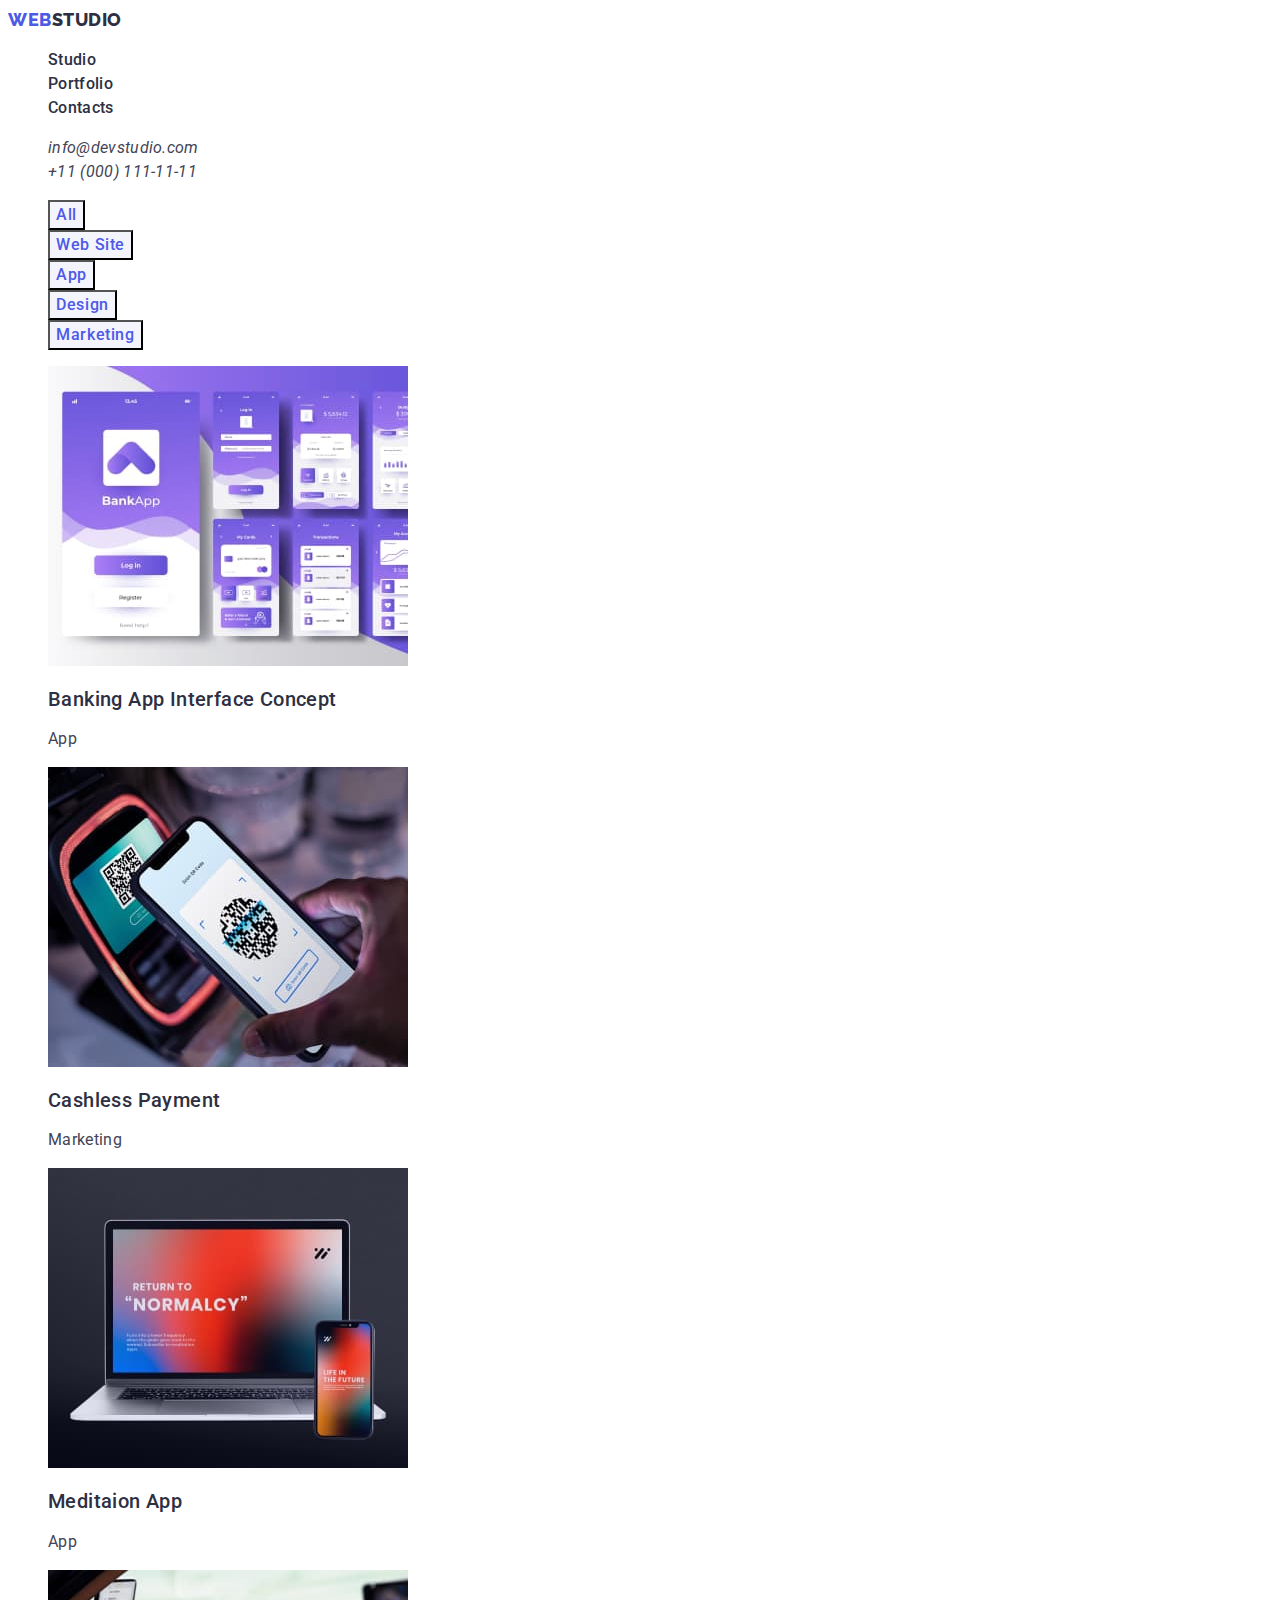
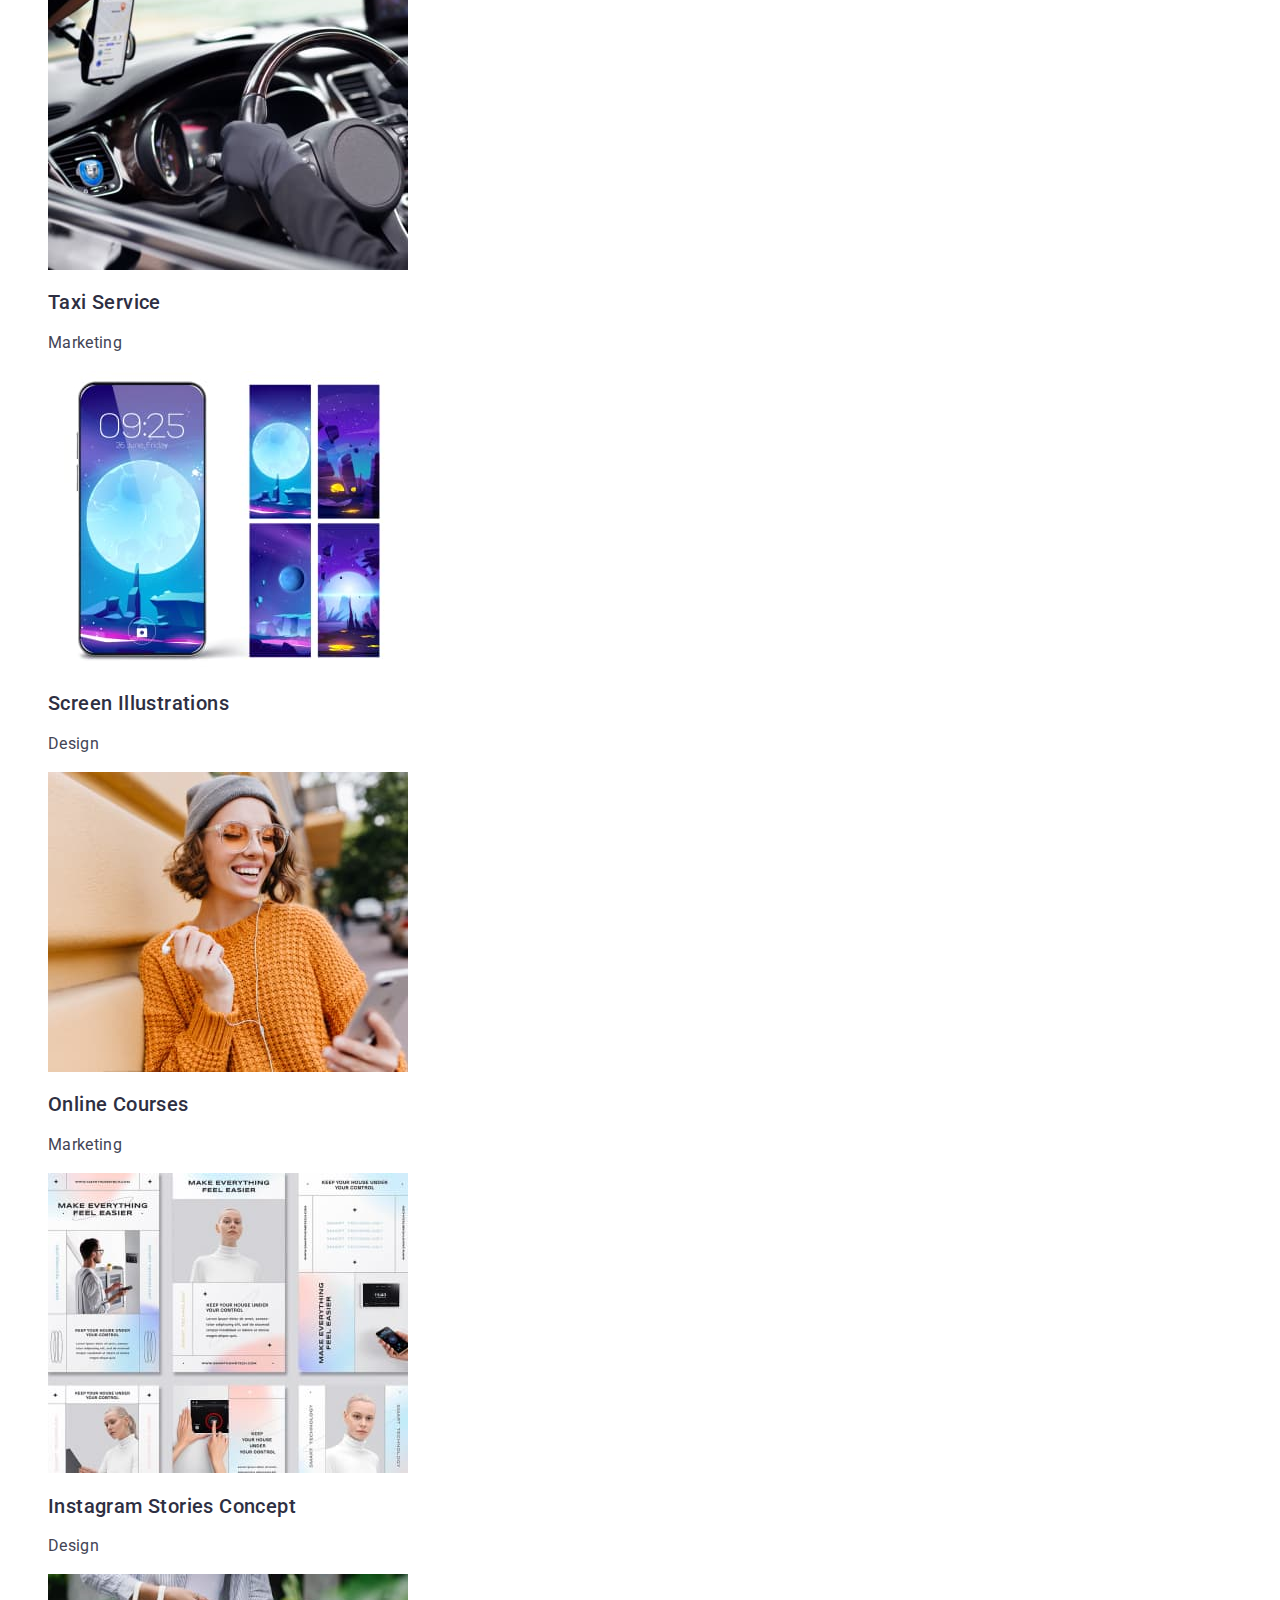
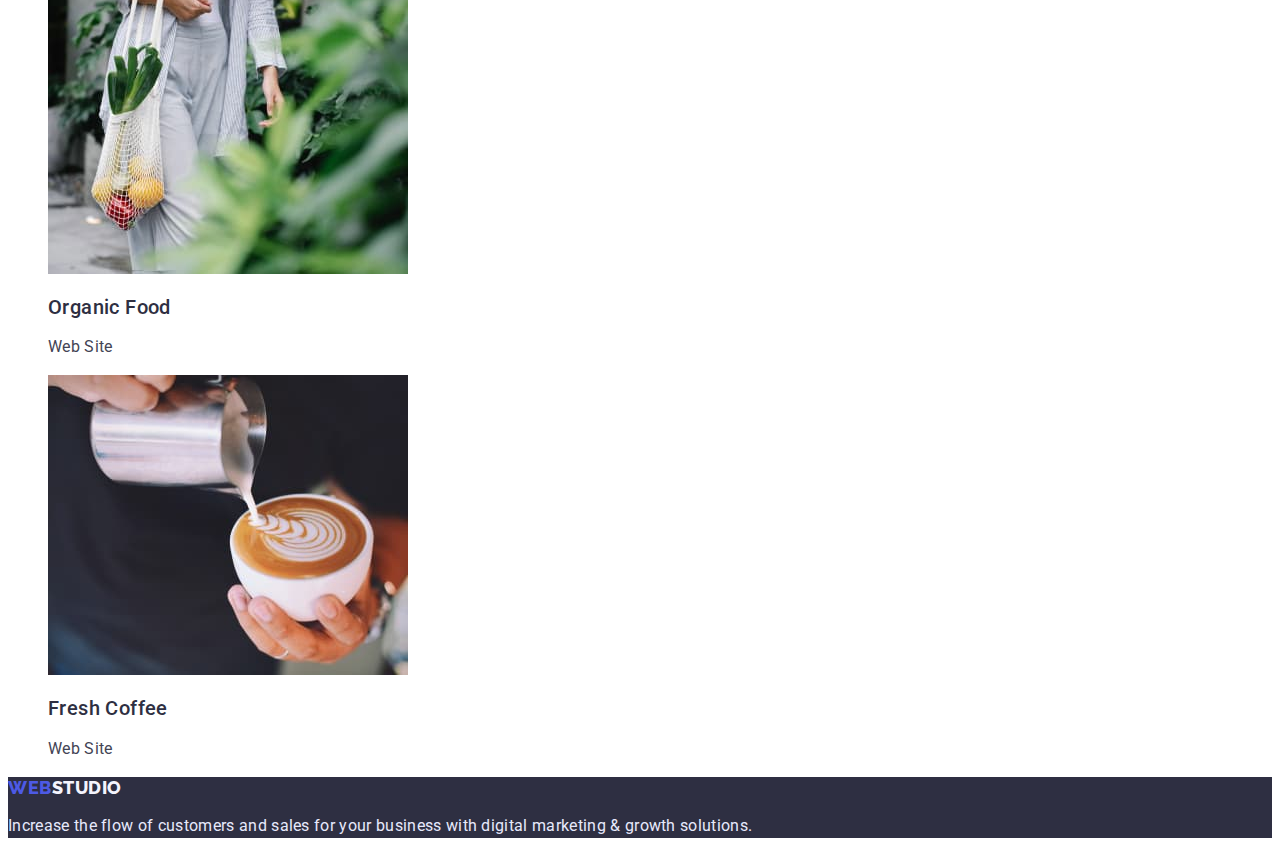
==== portfolio.html @ 86b75c37 "скопіював файли з попереднього репозиторія" ====
<!DOCTYPE html>
<html lang="en">
  <head>
    <meta charset="UTF-8">
    <meta http-equiv="X-UA-Compatible" content="IE=edge">
    <meta name="viewport" content="width=device-width, initial-scale=1.0">
    <title>WebStudio</title>
    <link rel="preconnect" href="https://fonts.googleapis.com">
    <link rel="preconnect" href="https://fonts.gstatic.com" crossorigin>
    <link href="https://fonts.googleapis.com/css2?family=Raleway:wght@800&family=Roboto:wght@400;500;700&display=swap" rel="stylesheet">
    <link rel="stylesheet" href="./css/styles.css">
  </head>

  <body>
    <header class="header">
        <nav class="header-navigation">
          <a href="./index.html" class="header-logo link"><span class="header-span-web">Web</span>Studio</a>
          <ul class="header-list list">
            <li class="header-item"><a href="./index.html" class="header-link link">Studio</a></li>
            <li class="header-item"><a href="./portfolio.html" class="header-link link">Portfolio</a></li>
            <li class="header-item"><a href="" class="header-link link">Contacts</a></li>
          </ul>
        </nav>
        <address class="header-address">
          <ul class="header-list list">
            <li class="header-item"><a href="mailto:info@devstudio.com" class="header-contacts link">info@devstudio.com</a></li>
            <li class="header-item"><a href="tel:+110001111111" class="header-contacts link">+11 (000) 111-11-11</a></li>
          </ul>
        </address>
      </header>

    <main>
      <section class="portfolio">
        <h1 class="hidden">Our Portfolio</h1>
        <ul class="portfolio-list-btn list">
            <li class="portfolio-item-btn"><button type="button" class="portfolio-btn">All</button></li>
            <li class="portfolio-item-btn"><button type="button" class="portfolio-btn">Web Site</button></li>
            <li class="portfolio-item-btn"><button type="button" class="portfolio-btn">App</button></li>
            <li class="portfolio-item-btn"><button type="button" class="portfolio-btn">Design</button></li>
            <li class="portfolio-item-btn"><button type="button" class="portfolio-btn">Marketing</button></li>
        </ul>
        <ul class="portfolio-list-img list">
            <li class="portfolio-item-img">
                <img src="./images/picture-1.jpg" width="360" height="300" alt="banking app visual interface concept">
                    <h2 class="portfolio-item-img-title">Banking App Interface Concept</h2>
                    <p class="portfolio-item-img-tex">App</p>
            </li>
            <li class="portfolio-item-img">
                <img src="./images/picture-2.jpg" width="360" height="300" alt="a mobile phone in the hand and a payment terminal">
                    <h2 class="portfolio-item-img-title">Cashless Payment</h2>
                    <p class="portfolio-item-img-tex">Marketing</p>
            </li>
            <li class="portfolio-item-img">
                <img src="./images/picture-3.jpg" width="360" height="300" alt="meditaion app advertisement  on the mobile phone and leptop screens">
                    <h2 class="portfolio-item-img-title">Meditaion App</h2>
                    <p class="portfolio-item-img-tex">App</p>
            </li>
            <li class="portfolio-item-img">
                <img src="./images/picture-4.jpg" width="360" height="300" alt="inside car taxi picture">
                    <h2 class="portfolio-item-img-title">Taxi Service</h2>
                    <p class="portfolio-item-img-tex">Marketing</p>
            </li>
            <li class="portfolio-item-img">
                <img src="./images/picture-5.jpg" width="360" height="300" alt="mobile sreen illustrations">
                    <h2 class="portfolio-item-img-title">Screen Illustrations</h2>
                    <p class="portfolio-item-img-tex">Design</p>
            </li>
            <li class="portfolio-item-img">
                <img src="./images/picture-6.jpg" width="360" height="300" alt="a girl with the mobile phone and headphones">
                    <h2 class="portfolio-item-img-title">Online Courses</h2>
                    <p class="portfolio-item-img-tex">Marketing</p>
            </li>
            <li class="portfolio-item-img">
                <img src="./images/picture-7.jpg" width="360" height="300" alt="Instagram Stories Concept">
                    <h2 class="portfolio-item-img-title">Instagram Stories Concept</h2>
                    <p class="portfolio-item-img-tex">Design</p>
            </li>
            <li class="portfolio-item-img">
                <img src="./images/picture-8.jpg" width="360" height="300" alt="bag with vegetables on a woman's hand">
                    <h2 class="portfolio-item-img-title">Organic Food</h2>
                    <p class="portfolio-item-img-tex">Web Site</p>
            <li class="portfolio-item-img">
                <img src="./images/picture-9.jpg" width="360" height="300" alt="man's hands with a cup of coffee and a jar of cream that are pouring into that cup">
                    <h2 class="portfolio-item-img-title">Fresh Coffee</h2>
                    <p class="portfolio-item-img-tex">Web Site</p>
            </li>
        </ul>
      </section>
    </main>

    <footer class="footer">
        <a href="./index.html" class="footer-logo link"><span class="footer-span-web">Web</span>Studio</a>
        <p class="footer-text">
          Increase the flow of customers and sales for your business with digital
          marketing & growth solutions.
        </p>
      </footer>
  </body>
</html>
---- css/styles.css ----
:root {
    --main-color:#434455;
    --light-background-color:#F4F4FD;
    --dark-background-color:#2E2F42;
    --main-title-color:#FFFFFF;
    --second-title-color: #2E2F42;
    --nav-defolt-color: #2E2F42;
    --accent-color:#4D5AE5;
    --logo-font-size: 18px;
    --studio-btn-color: #FFFFFF;
    --studio-btn-background-color: #4D5AE5;
    --studio-btn-active-background-color:#404BBF;
    --studio-btn-text: #FFFFFF;
    --portfolio-btn-color: #4D5AE5;
    --portfolio-btn-background-color: #F4F4FD;
    --portfolio-btn-active-color: #FFFFFF;
    --portfolio-btn-active-background-color: #404BBF;
    --logo-color:#4D5AE5;
    --footer-logo-color:#F4F4FD;
    --footer-text-color: #E7E9FC
  }

body {
    font-family: "Roboto", sans-serif;
    color: var(--main-color);
}

.list {
    list-style: none;
  }
  
  .link {
    text-decoration: none;
  }


.hidden {
    position: absolute;
    width: 1px;
    height: 1px;
    margin: -1px;
    border: 0;
    padding: 0;
    white-space: nowrap;
    clip-path: inset(100%);
    clip: rect(0 0 0 0);
    overflow: hidden;
  }
  

/* -------------------------HEADER--------------------------- */

.header {

}

.header-navigation {
    color: var(--nav-defolt-color);
}

.header-logo {
    color: inherit;
    font-family: 'Raleway', sans-serif;
    font-weight: 800;
    font-size: var(--logo-font-size);
    line-height: 1.33;
    letter-spacing: 0.03em;
    text-transform: uppercase;
}

.header-address{
}

.header-list {
}


.header-item {
}

.header-link {
    font-weight: 500;
    font-size: 16px;
    line-height: 1.5;
    letter-spacing: 0.02em;
    color: inherit;
}

.header-link:hover,
.header-link:focus {
  color: var(--accent-color);
}

.header-contacts {
    font-size: 16px;
    line-height: 1.5;
    letter-spacing: 0.02em;
    color: inherit;
}

.header-contacts:hover,
.header-contacts:focus {
    color: var(--accent-color);
}

.header-span-web {
    color: var(--logo-color);
}

/* -------------------------SOLUTIONS-------------------------- */

.solutions {
    background: var(--dark-background-color);
}

.solution-title {
    font-size: 56px;
    line-height: 1.07;
    text-align: center;
    letter-spacing: 0.02em;
    color: var(--main-title-color);
}

.solution-btn {
    font-family: inherit;
    font-weight: 500;
    font-size: 16px;
    line-height: 1.5;
    letter-spacing: 0.04em;
    color: var(--studio-btn-color);
    background-color: var(--studio-btn-background-color);
    cursor: pointer;
}

.solution-btn:hover,
.solution-btn:focus {
 background-color: var(--studio-btn-active-background-color);
}


/* -------------------------FEATURES-------------------------- */


.features {
}

.features-list {
}

.features-item {
}

.features-item-title {
    font-weight: 500;
    font-size: 20px;
    line-height: 1.2;
    letter-spacing: 0.02em;
    color: var(--second-title-color);
}

.features-item-text {
    font-size: 16px;
    line-height: 1.5;
    letter-spacing: 0.02em;
}

/* -------------------------PRODUCTS-------------------------- */

.products {
}

.products-title {
    font-size: 36px;
    line-height: 1.11;
    text-align: center;
    letter-spacing: 0.02em;
    text-transform: capitalize;
    color: var(--second-title-color);
}

.products-list {
}

.products-item {
}

/* -------------------------TEAM-------------------------- */

.team {
    background-color: var(--light-background-color);
}

.team-title {
    font-size: 36px;
    line-height: 1.11;
    text-align: center;
    letter-spacing: 0.02em;
    text-transform: capitalize;
    color: var(--second-title-color);
}

.team-list {
}
.team-item {
}

.team-item-title {
    font-weight: 500;
    font-size: 20px;
    line-height: 1.2;
    text-align: center;
    letter-spacing: 0.02em;
    color: var(--second-title-color);
}

.team-item-text {
    font-size: 16px;
    line-height: 24px;
    text-align: center;
    letter-spacing: 0.02em;
}

/* -------------------------PORTFOLIO-------------------------- */

.portfolio {
}

.portfolio-list-btn {
}

.portfolio-item-btn {
}

.portfolio-btn {
    font-family: inherit;
    font-weight: 500;
    font-size: 16px;
    line-height: 1.5;
    text-align: center;
    letter-spacing: 0.04em;
    color: var(--portfolio-btn-color);
    background-color: var(--portfolio-btn-background-color);
    cursor: pointer;
}

.portfolio-btn:hover,
.portfolio-btn:focus {
    color: var(--portfolio-btn-active-color);
    background-color: var(--portfolio-btn-active-background-color);
}

.portfolio-list-img {
}

.portfolio-item-img {
}

.portfolio-item-img-title {
    font-weight: 500;
    font-size: 20px;
    line-height: 1.2;
    letter-spacing: 0.02em;
    color: var(--second-title-color);
}

.portfolio-item-img-tex {
    font-size: 16px;
    line-height: 1.5;
    letter-spacing: 0.02em;
}

/* -------------------------FOOTER-------------------------- */

.footer {
    background-color: var(--dark-background-color);
}

.footer-logo {
    font-family: 'Raleway', sans-serif;
    font-weight: 800;
    font-size: var(--logo-font-size);
    line-height: 1.17;
    letter-spacing: 0.03em;
    text-transform: uppercase;
    color: var(--footer-logo-color);
}

.footer-span-web {
    color: var(--logo-color); 
}

.footer-text {
    font-size: 16px;
    line-height: 1.5;
    letter-spacing: 0.02em;
    color: var(--footer-text-color);
}
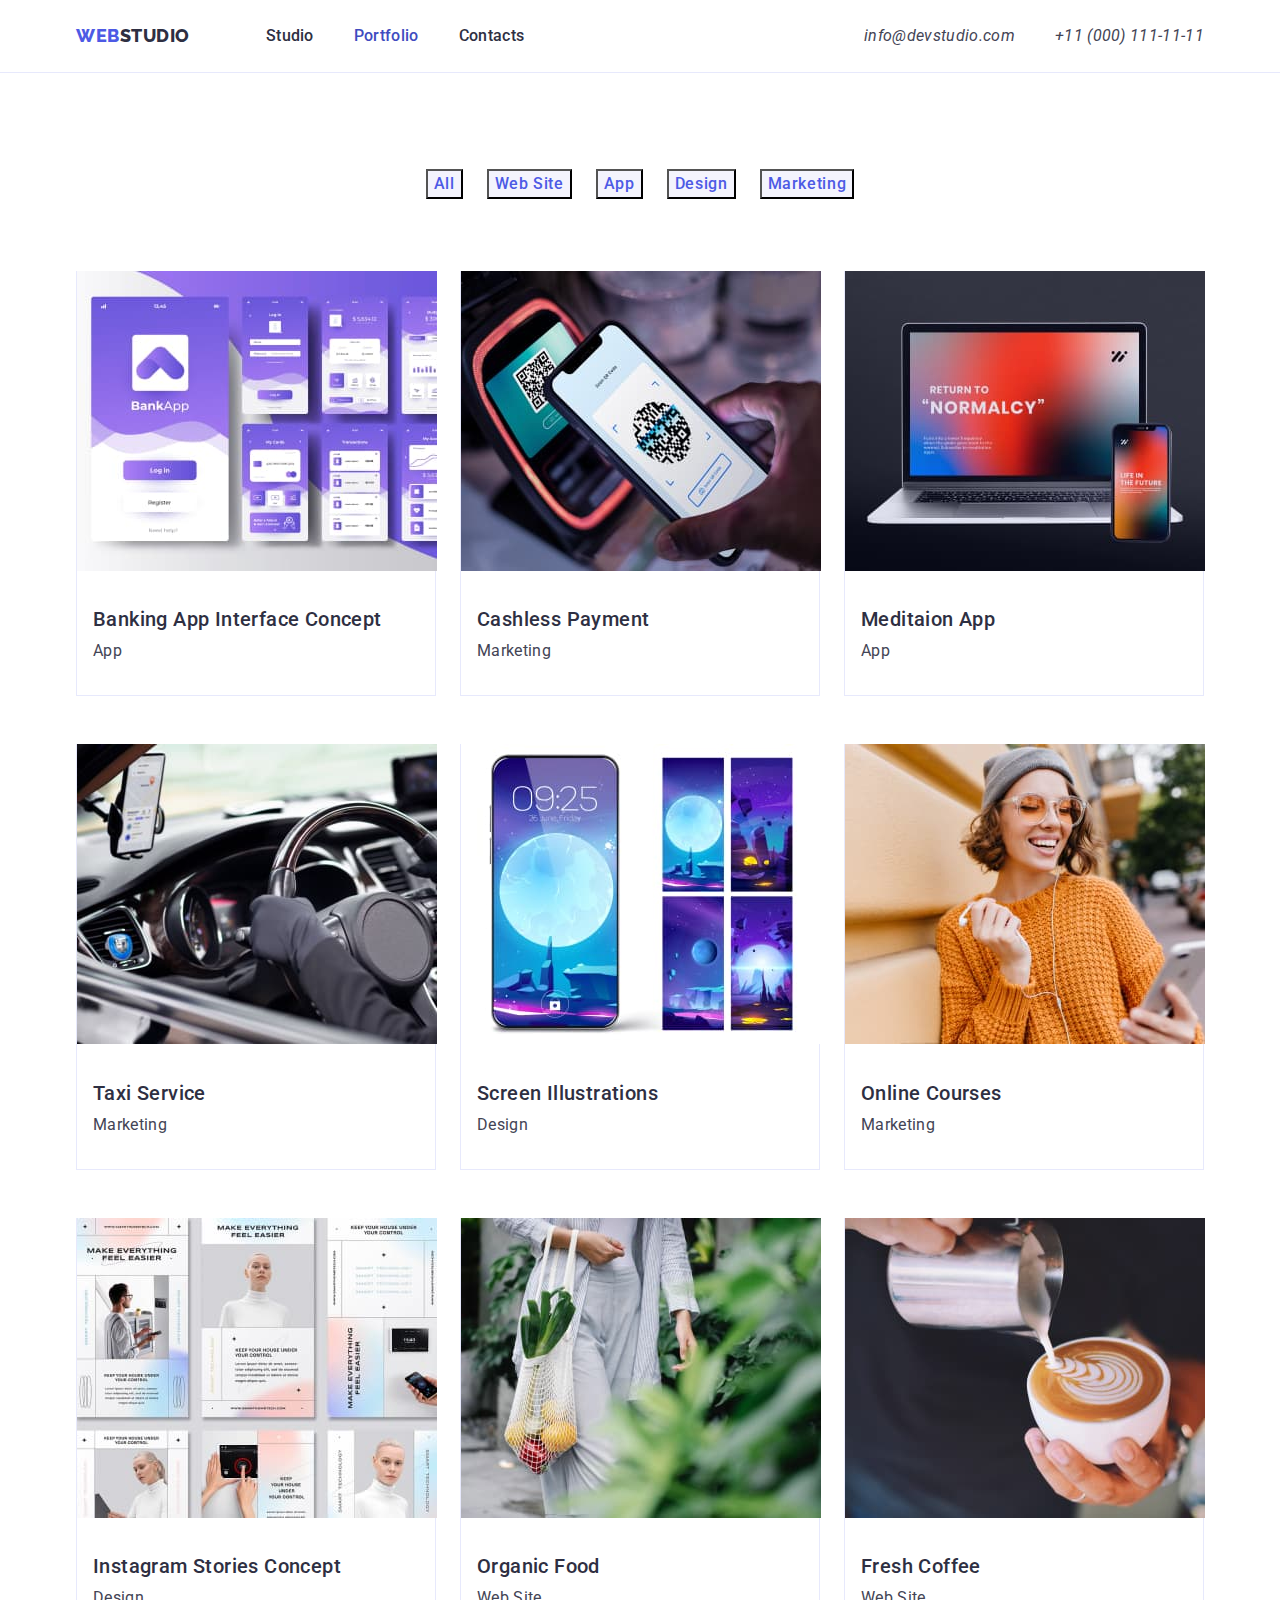
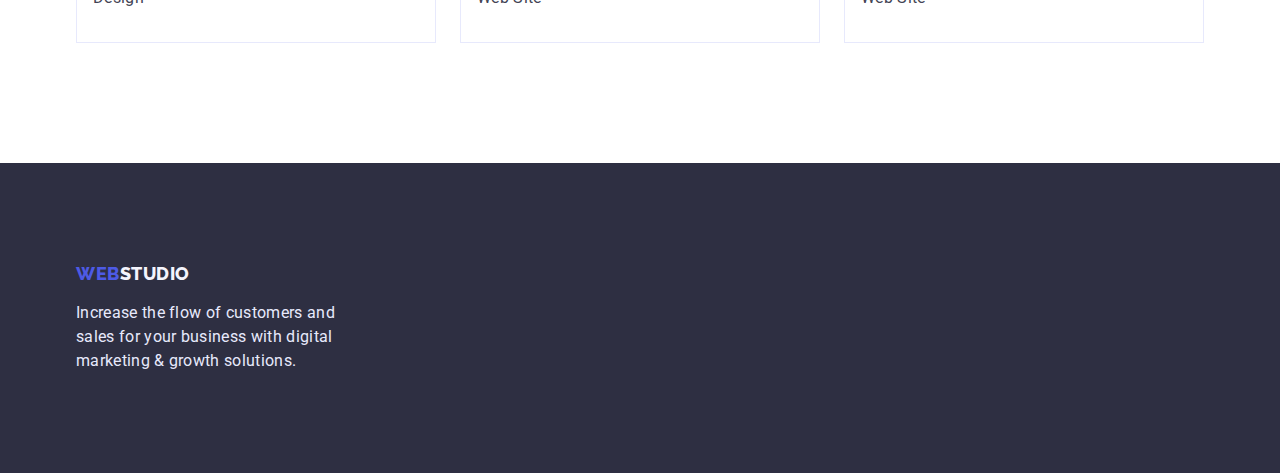
==== commit c8d0938a: "додав контейнери та виконав стилізацію за параметрами розмірів та розташування" ====
--- a/portfolio.html
+++ b/portfolio.html
@@ -1,99 +1,194 @@
 <!DOCTYPE html>
 <html lang="en">
   <head>
-    <meta charset="UTF-8">
-    <meta http-equiv="X-UA-Compatible" content="IE=edge">
-    <meta name="viewport" content="width=device-width, initial-scale=1.0">
+    <meta charset="UTF-8" />
+    <meta http-equiv="X-UA-Compatible" content="IE=edge" />
+    <meta name="viewport" content="width=device-width, initial-scale=1.0" />
     <title>WebStudio</title>
-    <link rel="preconnect" href="https://fonts.googleapis.com">
-    <link rel="preconnect" href="https://fonts.gstatic.com" crossorigin>
-    <link href="https://fonts.googleapis.com/css2?family=Raleway:wght@800&family=Roboto:wght@400;500;700&display=swap" rel="stylesheet">
-    <link rel="stylesheet" href="./css/styles.css">
+    <link rel="preconnect" href="https://fonts.googleapis.com" />
+    <link rel="preconnect" href="https://fonts.gstatic.com" crossorigin />
+    <link
+      href="https://fonts.googleapis.com/css2?family=Raleway:wght@800&family=Roboto:wght@400;500;700&display=swap"
+      rel="stylesheet"
+    />
+    <link
+      rel="stylesheet"
+      href="https://cdnjs.cloudflare.com/ajax/libs/modern-normalize/1.1.0/modern-normalize.css"
+      integrity="sha512-Y0MM+V6ymRKN2zStTqzQ227DWhhp4Mzdo6gnlRnuaNCbc+YN/ZH0sBCLTM4M0oSy9c9VKiCvd4Jk44aCLrNS5Q=="
+      crossorigin="anonymous"
+      referrerpolicy="no-referrer"
+    />
+    <link rel="stylesheet" href="./css/styles.css" />
   </head>
 
   <body>
     <header class="header">
+      <div class="container header-container">
         <nav class="header-navigation">
-          <a href="./index.html" class="header-logo link"><span class="header-span-web">Web</span>Studio</a>
+          <a href="./index.html" class="header-logo link"
+            ><span class="header-span-web">Web</span>Studio</a
+          >
           <ul class="header-list list">
-            <li class="header-item"><a href="./index.html" class="header-link link">Studio</a></li>
-            <li class="header-item"><a href="./portfolio.html" class="header-link link">Portfolio</a></li>
-            <li class="header-item"><a href="" class="header-link link">Contacts</a></li>
+            <li class="header-item">
+              <a href="./index.html" class="header-link link">Studio</a>
+            </li>
+            <li class="header-item active">
+              <a href="./portfolio.html" class="header-link link">Portfolio</a>
+            </li>
+            <li class="header-item">
+              <a href="" class="header-link link">Contacts</a>
+            </li>
           </ul>
         </nav>
         <address class="header-address">
           <ul class="header-list list">
-            <li class="header-item"><a href="mailto:info@devstudio.com" class="header-contacts link">info@devstudio.com</a></li>
-            <li class="header-item"><a href="tel:+110001111111" class="header-contacts link">+11 (000) 111-11-11</a></li>
+            <li class="header-item">
+              <a href="mailto:info@devstudio.com" class="header-contacts link"
+                >info@devstudio.com</a
+              >
+            </li>
+            <li class="header-item">
+              <a href="tel:+110001111111" class="header-contacts link"
+                >+11 (000) 111-11-11</a
+              >
+            </li>
           </ul>
         </address>
-      </header>
+      </div>
+    </header>
 
     <main>
       <section class="portfolio">
-        <h1 class="hidden">Our Portfolio</h1>
-        <ul class="portfolio-list-btn list">
-            <li class="portfolio-item-btn"><button type="button" class="portfolio-btn">All</button></li>
-            <li class="portfolio-item-btn"><button type="button" class="portfolio-btn">Web Site</button></li>
-            <li class="portfolio-item-btn"><button type="button" class="portfolio-btn">App</button></li>
-            <li class="portfolio-item-btn"><button type="button" class="portfolio-btn">Design</button></li>
-            <li class="portfolio-item-btn"><button type="button" class="portfolio-btn">Marketing</button></li>
-        </ul>
-        <ul class="portfolio-list-img list">
+        <div class="container">
+          <h1 class="hidden">Our Portfolio</h1>
+          <ul class="portfolio-list-btn list">
+            <li class="portfolio-item-btn">
+              <button type="button" class="portfolio-btn">All</button>
+            </li>
+            <li class="portfolio-item-btn">
+              <button type="button" class="portfolio-btn">Web Site</button>
+            </li>
+            <li class="portfolio-item-btn">
+              <button type="button" class="portfolio-btn">App</button>
+            </li>
+            <li class="portfolio-item-btn">
+              <button type="button" class="portfolio-btn">Design</button>
+            </li>
+            <li class="portfolio-item-btn">
+              <button type="button" class="portfolio-btn">Marketing</button>
+            </li>
+          </ul>
+          <ul class="portfolio-list-img list">
             <li class="portfolio-item-img">
-                <img src="./images/picture-1.jpg" width="360" height="300" alt="banking app visual interface concept">
-                    <h2 class="portfolio-item-img-title">Banking App Interface Concept</h2>
-                    <p class="portfolio-item-img-tex">App</p>
+              <img
+                src="./images/picture-1.jpg"
+                width="360"
+                height="300"
+                alt="banking app visual interface concept"
+              />
+              <h2 class="portfolio-item-img-title">
+                Banking App Interface Concept
+              </h2>
+              <p class="portfolio-item-img-tex">App</p>
             </li>
             <li class="portfolio-item-img">
-                <img src="./images/picture-2.jpg" width="360" height="300" alt="a mobile phone in the hand and a payment terminal">
-                    <h2 class="portfolio-item-img-title">Cashless Payment</h2>
-                    <p class="portfolio-item-img-tex">Marketing</p>
+              <img
+                src="./images/picture-2.jpg"
+                width="360"
+                height="300"
+                alt="a mobile phone in the hand and a payment terminal"
+              />
+              <h2 class="portfolio-item-img-title">Cashless Payment</h2>
+              <p class="portfolio-item-img-tex">Marketing</p>
             </li>
             <li class="portfolio-item-img">
-                <img src="./images/picture-3.jpg" width="360" height="300" alt="meditaion app advertisement  on the mobile phone and leptop screens">
-                    <h2 class="portfolio-item-img-title">Meditaion App</h2>
-                    <p class="portfolio-item-img-tex">App</p>
+              <img
+                src="./images/picture-3.jpg"
+                width="360"
+                height="300"
+                alt="meditaion app advertisement  on the mobile phone and leptop screens"
+              />
+              <h2 class="portfolio-item-img-title">Meditaion App</h2>
+              <p class="portfolio-item-img-tex">App</p>
             </li>
             <li class="portfolio-item-img">
-                <img src="./images/picture-4.jpg" width="360" height="300" alt="inside car taxi picture">
-                    <h2 class="portfolio-item-img-title">Taxi Service</h2>
-                    <p class="portfolio-item-img-tex">Marketing</p>
+              <img
+                src="./images/picture-4.jpg"
+                width="360"
+                height="300"
+                alt="inside car taxi picture"
+              />
+              <h2 class="portfolio-item-img-title">Taxi Service</h2>
+              <p class="portfolio-item-img-tex">Marketing</p>
             </li>
             <li class="portfolio-item-img">
-                <img src="./images/picture-5.jpg" width="360" height="300" alt="mobile sreen illustrations">
-                    <h2 class="portfolio-item-img-title">Screen Illustrations</h2>
-                    <p class="portfolio-item-img-tex">Design</p>
+              <img
+                src="./images/picture-5.jpg"
+                width="360"
+                height="300"
+                alt="mobile sreen illustrations"
+              />
+              <h2 class="portfolio-item-img-title">Screen Illustrations</h2>
+              <p class="portfolio-item-img-tex">Design</p>
             </li>
             <li class="portfolio-item-img">
-                <img src="./images/picture-6.jpg" width="360" height="300" alt="a girl with the mobile phone and headphones">
-                    <h2 class="portfolio-item-img-title">Online Courses</h2>
-                    <p class="portfolio-item-img-tex">Marketing</p>
+              <img
+                src="./images/picture-6.jpg"
+                width="360"
+                height="300"
+                alt="a girl with the mobile phone and headphones"
+              />
+              <h2 class="portfolio-item-img-title">Online Courses</h2>
+              <p class="portfolio-item-img-tex">Marketing</p>
             </li>
             <li class="portfolio-item-img">
-                <img src="./images/picture-7.jpg" width="360" height="300" alt="Instagram Stories Concept">
-                    <h2 class="portfolio-item-img-title">Instagram Stories Concept</h2>
-                    <p class="portfolio-item-img-tex">Design</p>
+              <img
+                src="./images/picture-7.jpg"
+                width="360"
+                height="300"
+                alt="Instagram Stories Concept"
+              />
+              <h2 class="portfolio-item-img-title">
+                Instagram Stories Concept
+              </h2>
+              <p class="portfolio-item-img-tex">Design</p>
             </li>
             <li class="portfolio-item-img">
-                <img src="./images/picture-8.jpg" width="360" height="300" alt="bag with vegetables on a woman's hand">
-                    <h2 class="portfolio-item-img-title">Organic Food</h2>
-                    <p class="portfolio-item-img-tex">Web Site</p>
+              <img
+                src="./images/picture-8.jpg"
+                width="360"
+                height="300"
+                alt="bag with vegetables on a woman's hand"
+              />
+              <h2 class="portfolio-item-img-title">Organic Food</h2>
+              <p class="portfolio-item-img-tex">Web Site</p>
+            </li>
+
             <li class="portfolio-item-img">
-                <img src="./images/picture-9.jpg" width="360" height="300" alt="man's hands with a cup of coffee and a jar of cream that are pouring into that cup">
-                    <h2 class="portfolio-item-img-title">Fresh Coffee</h2>
-                    <p class="portfolio-item-img-tex">Web Site</p>
+              <img
+                src="./images/picture-9.jpg"
+                width="360"
+                height="300"
+                alt="man's hands with a cup of coffee and a jar of cream that are pouring into that cup"
+              />
+              <h2 class="portfolio-item-img-title">Fresh Coffee</h2>
+              <p class="portfolio-item-img-tex">Web Site</p>
             </li>
-        </ul>
+          </ul>
+        </div>
       </section>
     </main>
 
     <footer class="footer">
-        <a href="./index.html" class="footer-logo link"><span class="footer-span-web">Web</span>Studio</a>
+      <div class="container">
+        <a href="./index.html" class="footer-logo link"
+          ><span class="footer-span-web">Web</span>Studio</a
+        >
         <p class="footer-text">
-          Increase the flow of customers and sales for your business with digital
-          marketing & growth solutions.
+          Increase the flow of customers and sales for your business with
+          digital marketing & growth solutions.
         </p>
-      </footer>
+      </div>
+    </footer>
   </body>
 </html>
--- a/css/styles.css
+++ b/css/styles.css
@@ -1,89 +1,132 @@
 :root {
-    --main-color:#434455;
-    --light-background-color:#F4F4FD;
-    --dark-background-color:#2E2F42;
-    --main-title-color:#FFFFFF;
-    --second-title-color: #2E2F42;
-    --nav-defolt-color: #2E2F42;
-    --accent-color:#4D5AE5;
-    --logo-font-size: 18px;
-    --studio-btn-color: #FFFFFF;
-    --studio-btn-background-color: #4D5AE5;
-    --studio-btn-active-background-color:#404BBF;
-    --studio-btn-text: #FFFFFF;
-    --portfolio-btn-color: #4D5AE5;
-    --portfolio-btn-background-color: #F4F4FD;
-    --portfolio-btn-active-color: #FFFFFF;
-    --portfolio-btn-active-background-color: #404BBF;
-    --logo-color:#4D5AE5;
-    --footer-logo-color:#F4F4FD;
-    --footer-text-color: #E7E9FC
-  }
+  --main-color: #434455;
+  --page-active-color: #404bbf;
+  --light-background-color: #f4f4fd;
+  --dark-background-color: #2e2f42;
+  --main-title-color: #ffffff;
+  --second-title-color: #2e2f42;
+  --header-border-bottom-color: #e7e9fc;
+  --nav-defolt-color: #2e2f42;
+  --accent-color: #4d5ae5;
+  --logo-font-size: 18px;
+  --studio-btn-color: #ffffff;
+  --studio-btn-background-color: #4d5ae5;
+  --studio-btn-active-background-color: #404bbf;
+  --studio-btn-text: #ffffff;
+  --portfolio-btn-color: #4d5ae5;
+  --portfolio-btn-background-color: #f4f4fd;
+  --portfolio-btn-active-color: #ffffff;
+  --portfolio-btn-active-background-color: #404bbf;
+  --logo-color: #4d5ae5;
+  --team-item-background: #ffffff;
+  --portfolio-item-img-border-color: #e7e9fc;
+  --portfolio-item-img-background: #ffffff;
+  --footer-logo-color: #f4f4fd;
+  --footer-text-color: #e7e9fc;
+}
 
 body {
-    font-family: "Roboto", sans-serif;
-    color: var(--main-color);
+  font-family: "Roboto", sans-serif;
+  color: var(--main-color);
+}
+
+h1,
+h2,
+h3,
+h4,
+h5,
+h6,
+p {
+  margin: 0;
+}
+
+ul {
+  margin: 0;
+  padding-left: 0;
+}
+
+.container {
+  width: 1158px;
+  padding-left: 15px;
+  padding-right: 15px;
+  margin-left: auto;
+  margin-right: auto;
 }
 
 .list {
-    list-style: none;
-  }
-  
-  .link {
-    text-decoration: none;
-  }
-
+  list-style: none;
+}
+
+.link {
+  text-decoration: none;
+}
 
 .hidden {
-    position: absolute;
-    width: 1px;
-    height: 1px;
-    margin: -1px;
-    border: 0;
-    padding: 0;
-    white-space: nowrap;
-    clip-path: inset(100%);
-    clip: rect(0 0 0 0);
-    overflow: hidden;
-  }
-  
+  position: absolute;
+  width: 1px;
+  height: 1px;
+  margin: -1px;
+  border: 0;
+  padding: 0;
+  white-space: nowrap;
+  clip-path: inset(100%);
+  clip: rect(0 0 0 0);
+  overflow: hidden;
+}
 
 /* -------------------------HEADER--------------------------- */
 
 .header {
-
+  padding-top: 24px;
+  padding-bottom: 24px;
+  border-bottom: 1px solid var(--header-border-bottom-color);
+}
+
+.header-container {
+  display: flex;
+  align-items: center;
 }
 
 .header-navigation {
-    color: var(--nav-defolt-color);
+  display: flex;
+  margin-right: auto;
+  color: var(--nav-defolt-color);
 }
 
 .header-logo {
-    color: inherit;
-    font-family: 'Raleway', sans-serif;
-    font-weight: 800;
-    font-size: var(--logo-font-size);
-    line-height: 1.33;
-    letter-spacing: 0.03em;
-    text-transform: uppercase;
-}
-
-.header-address{
+  color: inherit;
+  font-family: "Raleway", sans-serif;
+  font-weight: 800;
+  font-size: var(--logo-font-size);
+  line-height: 1.33;
+  letter-spacing: 0.03em;
+  text-transform: uppercase;
+  margin-right: 76px;
+}
+
+.header-address {
+  display: flex;
+  gap: 40px;
 }
 
 .header-list {
-}
-
+  display: flex;
+  gap: 40px;
+}
+
+.active {
+  color: var(--page-active-color);
+}
 
 .header-item {
 }
 
 .header-link {
-    font-weight: 500;
-    font-size: 16px;
-    line-height: 1.5;
-    letter-spacing: 0.02em;
-    color: inherit;
+  font-weight: 500;
+  font-size: 16px;
+  line-height: 1.5;
+  letter-spacing: 0.02em;
+  color: inherit;
 }
 
 .header-link:hover,
@@ -92,206 +135,272 @@
 }
 
 .header-contacts {
-    font-size: 16px;
-    line-height: 1.5;
-    letter-spacing: 0.02em;
-    color: inherit;
+  font-size: 16px;
+  line-height: 1.5;
+  letter-spacing: 0.02em;
+  color: inherit;
 }
 
 .header-contacts:hover,
 .header-contacts:focus {
-    color: var(--accent-color);
+  color: var(--accent-color);
 }
 
 .header-span-web {
-    color: var(--logo-color);
+  color: var(--logo-color);
 }
 
 /* -------------------------SOLUTIONS-------------------------- */
 
 .solutions {
-    background: var(--dark-background-color);
+  padding-top: 188px;
+  padding-bottom: 188px;
+  background: var(--dark-background-color);
+}
+
+.solutions-container {
 }
 
 .solution-title {
-    font-size: 56px;
-    line-height: 1.07;
-    text-align: center;
-    letter-spacing: 0.02em;
-    color: var(--main-title-color);
+  font-size: 56px;
+  line-height: 1.07;
+  letter-spacing: 0.02em;
+  color: var(--main-title-color);
+  display: block;
+  margin-left: auto;
+  margin-right: auto;
+  text-align: center;
+  min-height: 120px;
+  max-width: 494px;
+  margin-bottom: 48px;
 }
 
 .solution-btn {
-    font-family: inherit;
-    font-weight: 500;
-    font-size: 16px;
-    line-height: 1.5;
-    letter-spacing: 0.04em;
-    color: var(--studio-btn-color);
-    background-color: var(--studio-btn-background-color);
-    cursor: pointer;
+  font-family: inherit;
+  font-weight: 500;
+  font-size: 16px;
+  line-height: 1.5;
+  letter-spacing: 0.04em;
+  color: var(--studio-btn-color);
+  background-color: var(--studio-btn-background-color);
+  cursor: pointer;
+  width: 169px;
+  height: 56px;
+  border-radius: 4px;
+  display: block;
+  margin-left: auto;
+  margin-right: auto;
 }
 
 .solution-btn:hover,
 .solution-btn:focus {
- background-color: var(--studio-btn-active-background-color);
-}
-
+  background-color: var(--studio-btn-active-background-color);
+}
 
 /* -------------------------FEATURES-------------------------- */
 
-
 .features {
+  padding-top: 192px;
+  padding-bottom: 120px;
 }
 
 .features-list {
+  display: flex;
+  gap: 24px;
 }
 
 .features-item {
+  width: calc((100% - 72px) / 4);
 }
 
 .features-item-title {
-    font-weight: 500;
-    font-size: 20px;
-    line-height: 1.2;
-    letter-spacing: 0.02em;
-    color: var(--second-title-color);
+  font-weight: 500;
+  font-size: 20px;
+  line-height: 1.2;
+  letter-spacing: 0.02em;
+  color: var(--second-title-color);
 }
 
 .features-item-text {
-    font-size: 16px;
-    line-height: 1.5;
-    letter-spacing: 0.02em;
+  font-size: 16px;
+  line-height: 1.5;
+  letter-spacing: 0.02em;
 }
 
 /* -------------------------PRODUCTS-------------------------- */
 
 .products {
+  padding-top: 0px;
+  padding-bottom: 120px;
 }
 
 .products-title {
-    font-size: 36px;
-    line-height: 1.11;
-    text-align: center;
-    letter-spacing: 0.02em;
-    text-transform: capitalize;
-    color: var(--second-title-color);
+  font-size: 36px;
+  line-height: 1.11;
+  text-align: center;
+  letter-spacing: 0.02em;
+  text-transform: capitalize;
+  margin-bottom: 72px;
+  color: var(--second-title-color);
 }
 
 .products-list {
+  display: flex;
+  gap: 24px;
 }
 
 .products-item {
+  width: calc((100% - 48px) / 3);
 }
 
 /* -------------------------TEAM-------------------------- */
 
 .team {
-    background-color: var(--light-background-color);
+  padding-top: 120px;
+  padding-bottom: 120px;
+  background-color: var(--light-background-color);
 }
 
 .team-title {
-    font-size: 36px;
-    line-height: 1.11;
-    text-align: center;
-    letter-spacing: 0.02em;
-    text-transform: capitalize;
-    color: var(--second-title-color);
+  font-size: 36px;
+  line-height: 1.11;
+  text-align: center;
+  letter-spacing: 0.02em;
+  text-transform: capitalize;
+  margin-bottom: 72px;
+  color: var(--second-title-color);
 }
 
 .team-list {
+  display: flex;
+  gap: 24px;
 }
 .team-item {
+  width: calc((100% - 72px) / 4);
+  box-shadow: 0px 1px 6px rgba(46, 47, 66, 0.08),
+    0px 1px 1px rgba(46, 47, 66, 0.16), 0px 2px 1px rgba(46, 47, 66, 0.08);
+  border-radius: 0px 0px 4px 4px;
+  background: var(--team-item-background);
 }
 
 .team-item-title {
-    font-weight: 500;
-    font-size: 20px;
-    line-height: 1.2;
-    text-align: center;
-    letter-spacing: 0.02em;
-    color: var(--second-title-color);
+  font-weight: 500;
+  font-size: 20px;
+  line-height: 1.2;
+  text-align: center;
+  letter-spacing: 0.02em;
+  margin-top: 32px;
+  margin-bottom: 8px;
+  color: var(--second-title-color);
 }
 
 .team-item-text {
-    font-size: 16px;
-    line-height: 24px;
-    text-align: center;
-    letter-spacing: 0.02em;
+  font-size: 16px;
+  line-height: 24px;
+  text-align: center;
+  letter-spacing: 0.02em;
+  padding-bottom: 32px;
 }
 
 /* -------------------------PORTFOLIO-------------------------- */
 
 .portfolio {
+  padding-top: 96px;
+  padding-bottom: 120px;
 }
 
 .portfolio-list-btn {
+  display: flex;
+  gap: 24px;
+  margin-bottom: 72px;
+  justify-content: center;
 }
 
 .portfolio-item-btn {
 }
 
 .portfolio-btn {
-    font-family: inherit;
-    font-weight: 500;
-    font-size: 16px;
-    line-height: 1.5;
-    text-align: center;
-    letter-spacing: 0.04em;
-    color: var(--portfolio-btn-color);
-    background-color: var(--portfolio-btn-background-color);
-    cursor: pointer;
+  font-family: inherit;
+  font-weight: 500;
+  font-size: 16px;
+  line-height: 1.5;
+  text-align: center;
+  letter-spacing: 0.04em;
+  color: var(--portfolio-btn-color);
+  background-color: var(--portfolio-btn-background-color);
+  cursor: pointer;
 }
 
 .portfolio-btn:hover,
 .portfolio-btn:focus {
-    color: var(--portfolio-btn-active-color);
-    background-color: var(--portfolio-btn-active-background-color);
+  color: var(--portfolio-btn-active-color);
+  background-color: var(--portfolio-btn-active-background-color);
 }
 
 .portfolio-list-img {
+  display: flex;
+  column-gap: 24px;
+  row-gap: 48px;
+  flex-wrap: wrap;
 }
 
 .portfolio-item-img {
+  width: calc((100% - 48px) / 3);
+  padding-bottom: 32px;
+  display: block;
+  background: var(--portfolio-item-img-background);
+  border-left: 1px solid var(--portfolio-item-img-border-color);
+  border-right: 1px solid var(--portfolio-item-img-border-color);
+  border-bottom: 1px solid var(--portfolio-item-img-border-color);
 }
 
 .portfolio-item-img-title {
-    font-weight: 500;
-    font-size: 20px;
-    line-height: 1.2;
-    letter-spacing: 0.02em;
-    color: var(--second-title-color);
+  font-weight: 500;
+  font-size: 20px;
+  line-height: 1.2;
+  letter-spacing: 0.02em;
+  margin-top: 32px;
+  margin-bottom: 8px;
+  padding-right: 16px;
+  padding-left: 16px;
+  color: var(--second-title-color);
 }
 
 .portfolio-item-img-tex {
-    font-size: 16px;
-    line-height: 1.5;
-    letter-spacing: 0.02em;
+  font-size: 16px;
+  line-height: 1.5;
+  letter-spacing: 0.02em;
+  padding-right: 16px;
+  padding-left: 16px;
 }
 
 /* -------------------------FOOTER-------------------------- */
 
 .footer {
-    background-color: var(--dark-background-color);
+  padding-top: 100px;
+  padding-bottom: 100px;
+  background-color: var(--dark-background-color);
 }
 
 .footer-logo {
-    font-family: 'Raleway', sans-serif;
-    font-weight: 800;
-    font-size: var(--logo-font-size);
-    line-height: 1.17;
-    letter-spacing: 0.03em;
-    text-transform: uppercase;
-    color: var(--footer-logo-color);
+  font-family: "Raleway", sans-serif;
+  font-weight: 800;
+  font-size: var(--logo-font-size);
+  line-height: 1.17;
+  letter-spacing: 0.03em;
+  text-transform: uppercase;
+  color: var(--footer-logo-color);
 }
 
 .footer-span-web {
-    color: var(--logo-color); 
+  color: var(--logo-color);
 }
 
 .footer-text {
-    font-size: 16px;
-    line-height: 1.5;
-    letter-spacing: 0.02em;
-    color: var(--footer-text-color);
-}
+  font-size: 16px;
+  line-height: 1.5;
+  letter-spacing: 0.02em;
+  width: 264px;
+  margin-top: 16px;
+  color: var(--footer-text-color);
+}
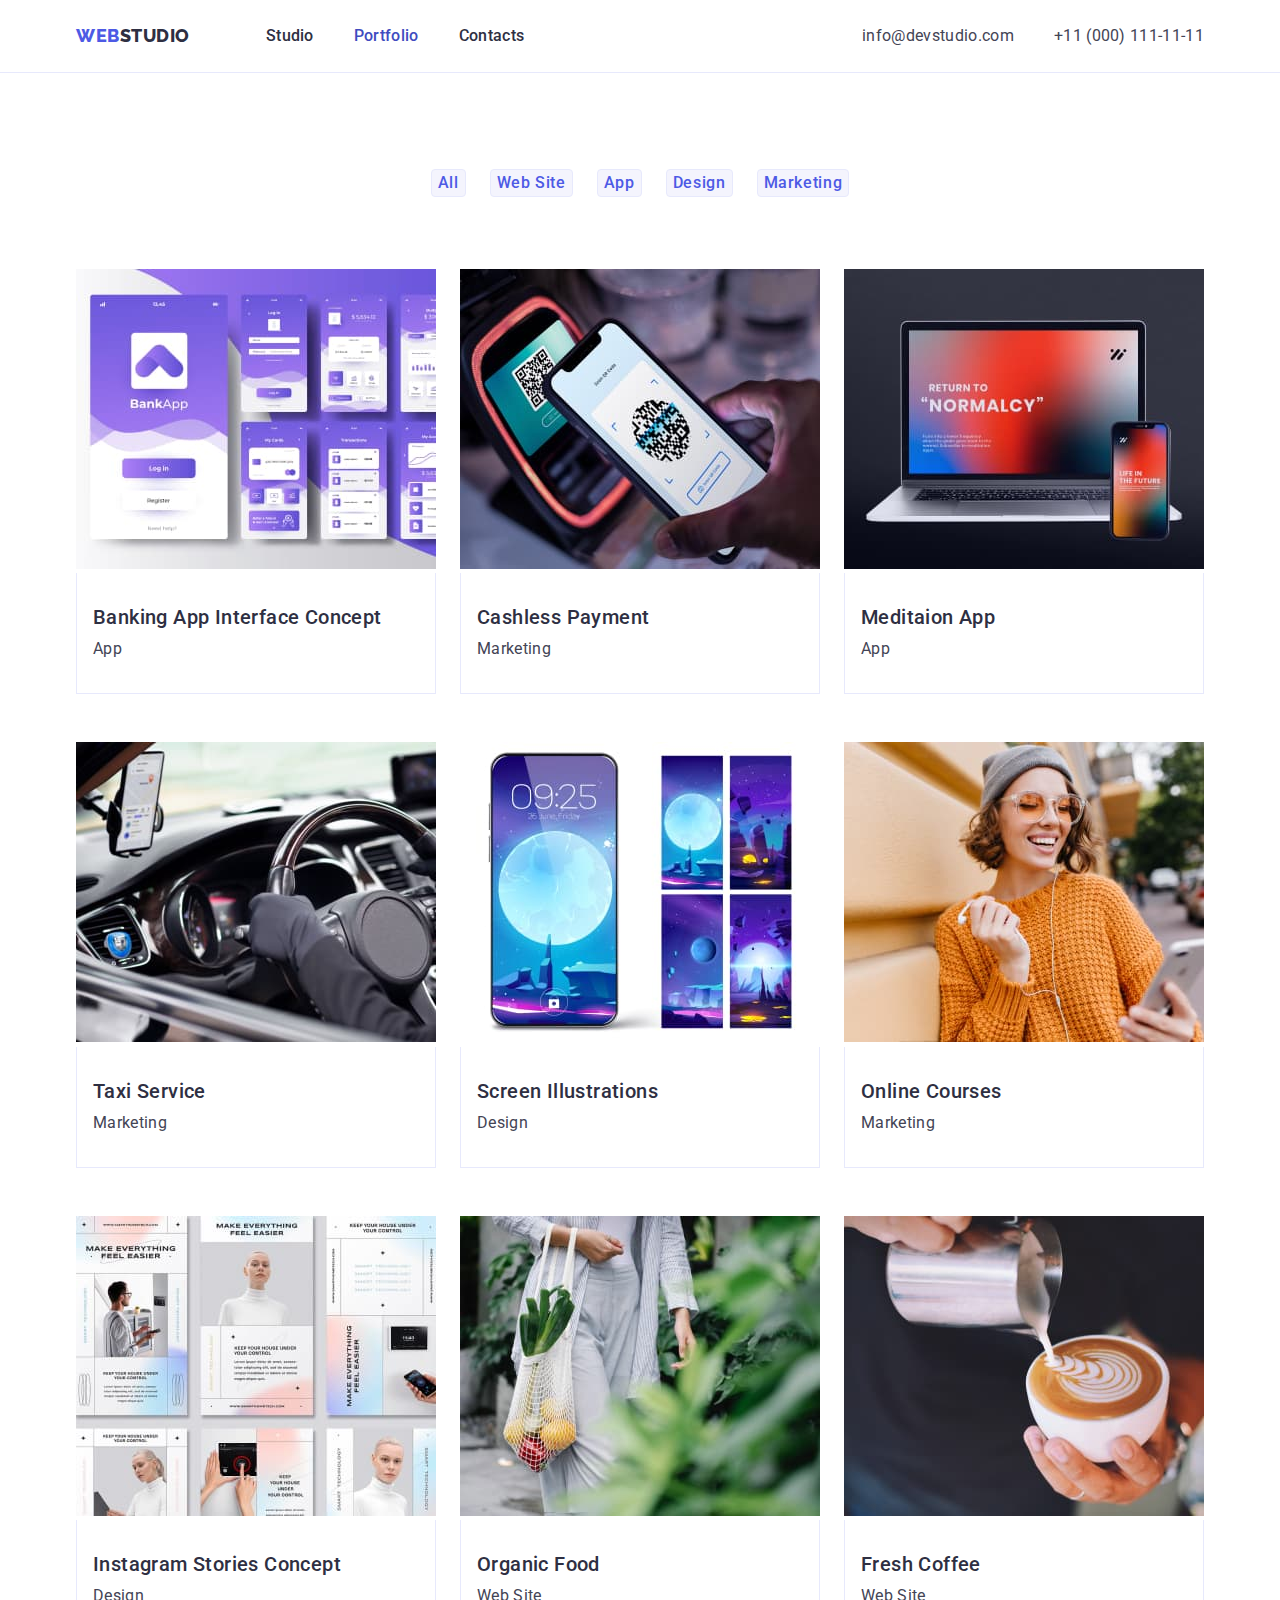
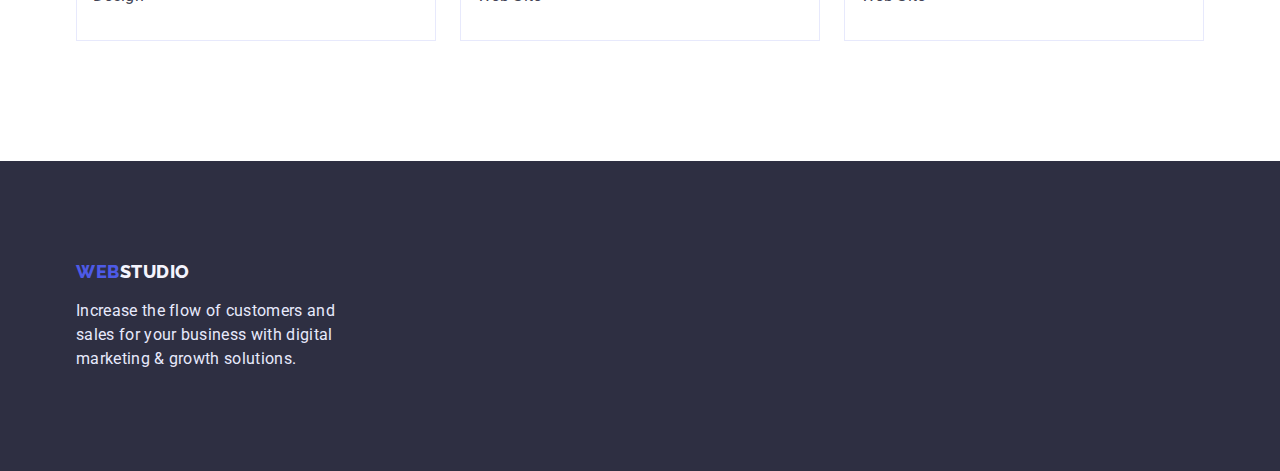
==== commit 0f34aee5: "відкорегував відповідно до зауважень ментора" ====
--- a/portfolio.html
+++ b/portfolio.html
@@ -86,10 +86,12 @@
                 height="300"
                 alt="banking app visual interface concept"
               />
-              <h2 class="portfolio-item-img-title">
-                Banking App Interface Concept
-              </h2>
-              <p class="portfolio-item-img-tex">App</p>
+              <div class="portfolio-content">
+                <h2 class="portfolio-item-img-title">
+                  Banking App Interface Concept
+                </h2>
+                <p class="portfolio-item-img-tex">App</p>
+              </div>
             </li>
             <li class="portfolio-item-img">
               <img
@@ -98,8 +100,10 @@
                 height="300"
                 alt="a mobile phone in the hand and a payment terminal"
               />
-              <h2 class="portfolio-item-img-title">Cashless Payment</h2>
-              <p class="portfolio-item-img-tex">Marketing</p>
+             <div class="portfolio-content">
+                <h2 class="portfolio-item-img-title">Cashless Payment</h2>
+                <p class="portfolio-item-img-tex">Marketing</p>
+             </div>
             </li>
             <li class="portfolio-item-img">
               <img
@@ -108,8 +112,10 @@
                 height="300"
                 alt="meditaion app advertisement  on the mobile phone and leptop screens"
               />
-              <h2 class="portfolio-item-img-title">Meditaion App</h2>
-              <p class="portfolio-item-img-tex">App</p>
+            <div class="portfolio-content">
+                <h2 class="portfolio-item-img-title">Meditaion App</h2>
+                <p class="portfolio-item-img-tex">App</p>
+            </div>
             </li>
             <li class="portfolio-item-img">
               <img
@@ -118,8 +124,10 @@
                 height="300"
                 alt="inside car taxi picture"
               />
-              <h2 class="portfolio-item-img-title">Taxi Service</h2>
-              <p class="portfolio-item-img-tex">Marketing</p>
+             <div class="portfolio-content">
+                <h2 class="portfolio-item-img-title">Taxi Service</h2>
+                <p class="portfolio-item-img-tex">Marketing</p>
+             </div>
             </li>
             <li class="portfolio-item-img">
               <img
@@ -128,8 +136,10 @@
                 height="300"
                 alt="mobile sreen illustrations"
               />
-              <h2 class="portfolio-item-img-title">Screen Illustrations</h2>
-              <p class="portfolio-item-img-tex">Design</p>
+              <div class="portfolio-content">
+                <h2 class="portfolio-item-img-title">Screen Illustrations</h2>
+                <p class="portfolio-item-img-tex">Design</p>
+              </div>
             </li>
             <li class="portfolio-item-img">
               <img
@@ -138,8 +148,10 @@
                 height="300"
                 alt="a girl with the mobile phone and headphones"
               />
-              <h2 class="portfolio-item-img-title">Online Courses</h2>
-              <p class="portfolio-item-img-tex">Marketing</p>
+             <div class="portfolio-content">
+                <h2 class="portfolio-item-img-title">Online Courses</h2>
+                <p class="portfolio-item-img-tex">Marketing</p>
+             </div>
             </li>
             <li class="portfolio-item-img">
               <img
@@ -148,10 +160,12 @@
                 height="300"
                 alt="Instagram Stories Concept"
               />
-              <h2 class="portfolio-item-img-title">
-                Instagram Stories Concept
-              </h2>
-              <p class="portfolio-item-img-tex">Design</p>
+              <div class="portfolio-content">
+                <h2 class="portfolio-item-img-title">
+                  Instagram Stories Concept
+                </h2>
+                <p class="portfolio-item-img-tex">Design</p>
+              </div>
             </li>
             <li class="portfolio-item-img">
               <img
@@ -160,8 +174,10 @@
                 height="300"
                 alt="bag with vegetables on a woman's hand"
               />
-              <h2 class="portfolio-item-img-title">Organic Food</h2>
-              <p class="portfolio-item-img-tex">Web Site</p>
+            <div class="portfolio-content">
+                <h2 class="portfolio-item-img-title">Organic Food</h2>
+                <p class="portfolio-item-img-tex">Web Site</p>
+            </div>
             </li>
 
             <li class="portfolio-item-img">
@@ -171,8 +187,10 @@
                 height="300"
                 alt="man's hands with a cup of coffee and a jar of cream that are pouring into that cup"
               />
-              <h2 class="portfolio-item-img-title">Fresh Coffee</h2>
-              <p class="portfolio-item-img-tex">Web Site</p>
+             <div class="portfolio-content">
+                <h2 class="portfolio-item-img-title">Fresh Coffee</h2>
+                <p class="portfolio-item-img-tex">Web Site</p>
+             </div>
             </li>
           </ul>
         </div>
--- a/css/styles.css
+++ b/css/styles.css
@@ -15,6 +15,7 @@
   --studio-btn-text: #ffffff;
   --portfolio-btn-color: #4d5ae5;
   --portfolio-btn-background-color: #f4f4fd;
+  --portfolio-btn-border-color: #E7E9FC;
   --portfolio-btn-active-color: #ffffff;
   --portfolio-btn-active-background-color: #404bbf;
   --logo-color: #4d5ae5;
@@ -107,6 +108,7 @@
 .header-address {
   display: flex;
   gap: 40px;
+  font-style: normal;
 }
 
 .header-list {
@@ -171,7 +173,7 @@
   margin-right: auto;
   text-align: center;
   min-height: 120px;
-  max-width: 494px;
+  width: 496px;
   margin-bottom: 48px;
 }
 
@@ -200,7 +202,7 @@
 /* -------------------------FEATURES-------------------------- */
 
 .features {
-  padding-top: 192px;
+  padding-top: 120px;
   padding-bottom: 120px;
 }
 
@@ -210,7 +212,7 @@
 }
 
 .features-item {
-  width: calc((100% - 72px) / 4);
+  flex-basis: calc((100% - 72px) / 4);
 }
 
 .features-item-title {
@@ -218,6 +220,7 @@
   font-size: 20px;
   line-height: 1.2;
   letter-spacing: 0.02em;
+  margin-bottom: 8px;
   color: var(--second-title-color);
 }
 
@@ -250,7 +253,7 @@
 }
 
 .products-item {
-  width: calc((100% - 48px) / 3);
+  flex-basis: calc((100% - 48px) / 3);
 }
 
 /* -------------------------TEAM-------------------------- */
@@ -276,7 +279,7 @@
   gap: 24px;
 }
 .team-item {
-  width: calc((100% - 72px) / 4);
+  flex-basis: calc((100% - 72px) / 4);
   box-shadow: 0px 1px 6px rgba(46, 47, 66, 0.08),
     0px 1px 1px rgba(46, 47, 66, 0.16), 0px 2px 1px rgba(46, 47, 66, 0.08);
   border-radius: 0px 0px 4px 4px;
@@ -289,7 +292,6 @@
   line-height: 1.2;
   text-align: center;
   letter-spacing: 0.02em;
-  margin-top: 32px;
   margin-bottom: 8px;
   color: var(--second-title-color);
 }
@@ -299,7 +301,10 @@
   line-height: 24px;
   text-align: center;
   letter-spacing: 0.02em;
-  padding-bottom: 32px;
+}
+
+.team-content {
+  padding: 32px 16px;
 }
 
 /* -------------------------PORTFOLIO-------------------------- */
@@ -328,6 +333,8 @@
   letter-spacing: 0.04em;
   color: var(--portfolio-btn-color);
   background-color: var(--portfolio-btn-background-color);
+  border: 1px solid var(--portfolio-btn-border-color);
+  border-radius: 4px;
   cursor: pointer;
 }
 
@@ -335,6 +342,7 @@
 .portfolio-btn:focus {
   color: var(--portfolio-btn-active-color);
   background-color: var(--portfolio-btn-active-background-color);
+  border-color: var(--portfolio-btn-active-background-color);
 }
 
 .portfolio-list-img {
@@ -345,33 +353,33 @@
 }
 
 .portfolio-item-img {
-  width: calc((100% - 48px) / 3);
-  padding-bottom: 32px;
+  flex-basis: calc((100% - 48px) / 3);
   display: block;
   background: var(--portfolio-item-img-background);
-  border-left: 1px solid var(--portfolio-item-img-border-color);
+}
+
+.portfolio-item-img-title {
+  font-weight: 500;
+  font-size: 20px;
+  line-height: 1.2;
+  letter-spacing: 0.02em;
+  margin-bottom: 8px;
+  color: var(--second-title-color);
+}
+
+.portfolio-item-img-tex {
+  font-size: 16px;
+  line-height: 1.5;
+  letter-spacing: 0.02em;
+}
+
+.portfolio-content {
+  padding: 32px 16px;
+  background: var(--portfolio-item-img-background);
   border-right: 1px solid var(--portfolio-item-img-border-color);
   border-bottom: 1px solid var(--portfolio-item-img-border-color);
-}
-
-.portfolio-item-img-title {
-  font-weight: 500;
-  font-size: 20px;
-  line-height: 1.2;
-  letter-spacing: 0.02em;
-  margin-top: 32px;
-  margin-bottom: 8px;
-  padding-right: 16px;
-  padding-left: 16px;
-  color: var(--second-title-color);
-}
-
-.portfolio-item-img-tex {
-  font-size: 16px;
-  line-height: 1.5;
-  letter-spacing: 0.02em;
-  padding-right: 16px;
-  padding-left: 16px;
+  border-left: 1px solid var(--portfolio-item-img-border-color);
+  margin: 0px auto;
 }
 
 /* -------------------------FOOTER-------------------------- */
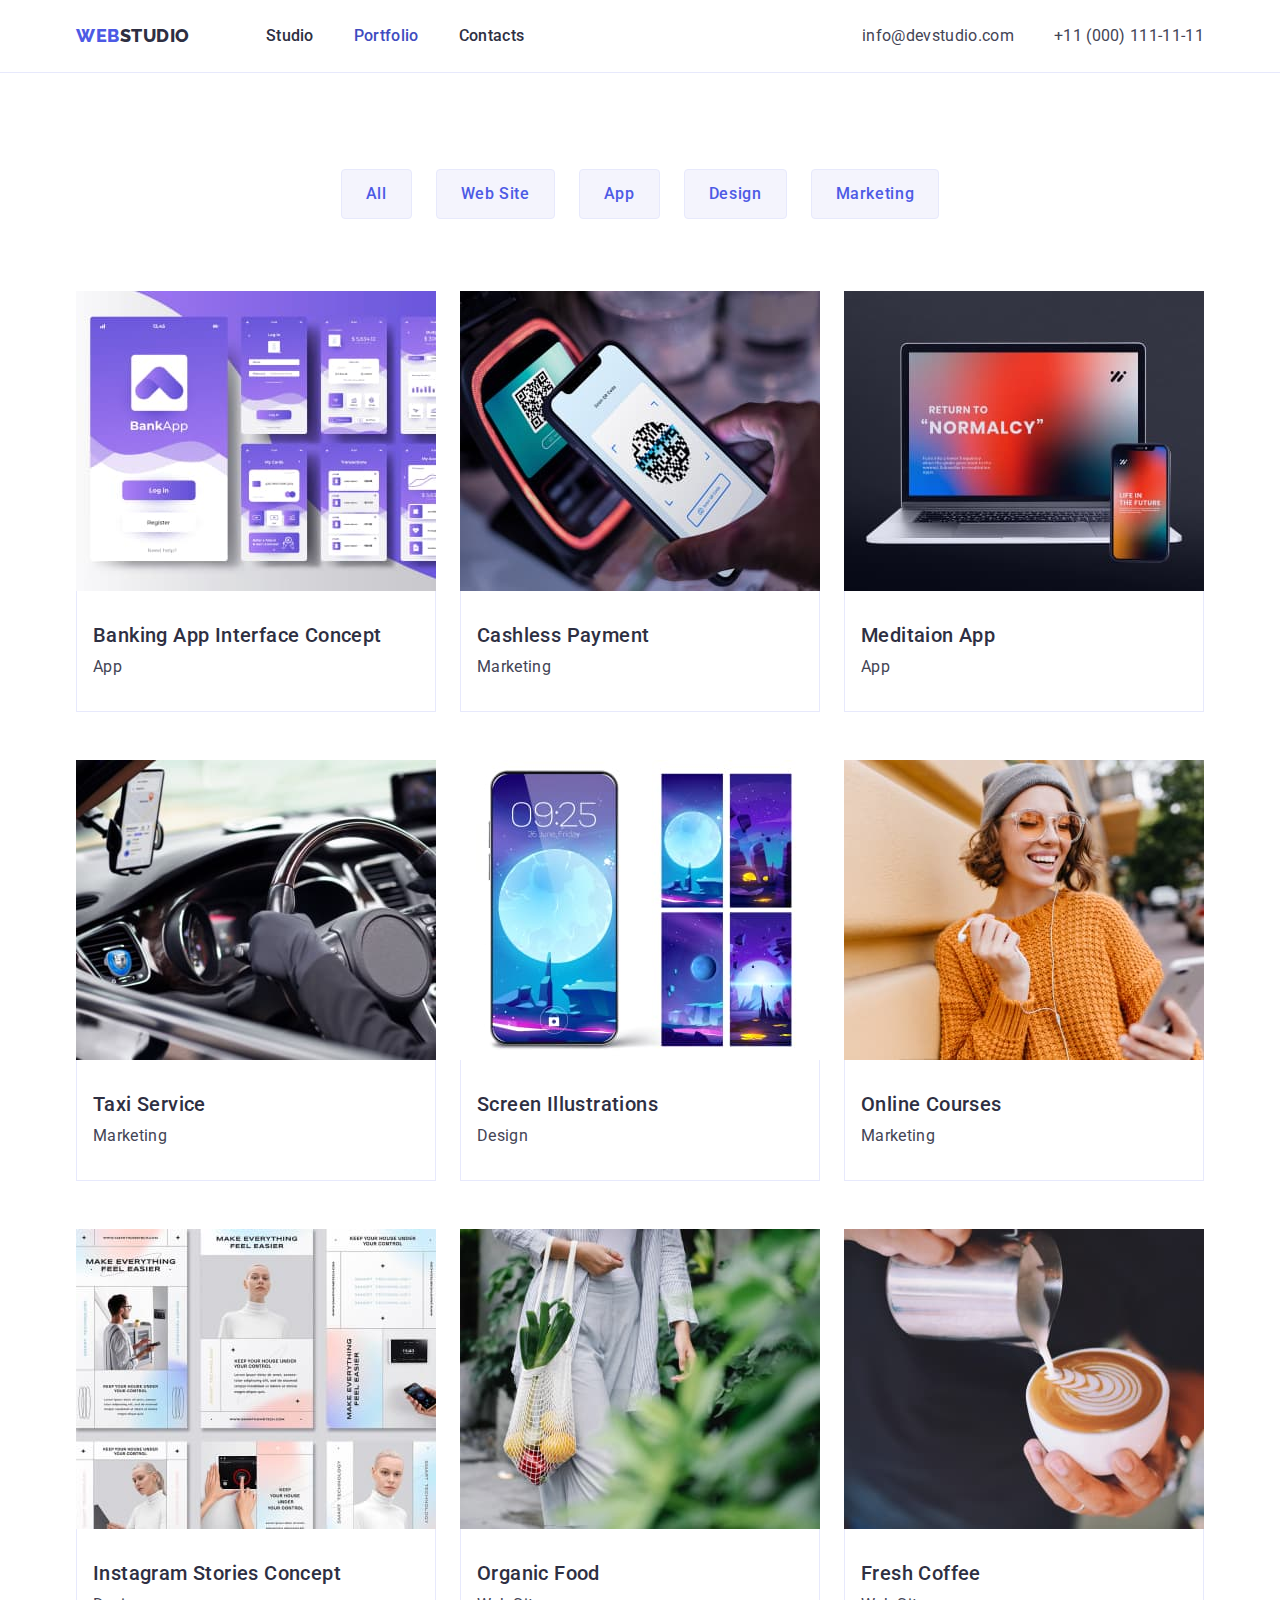
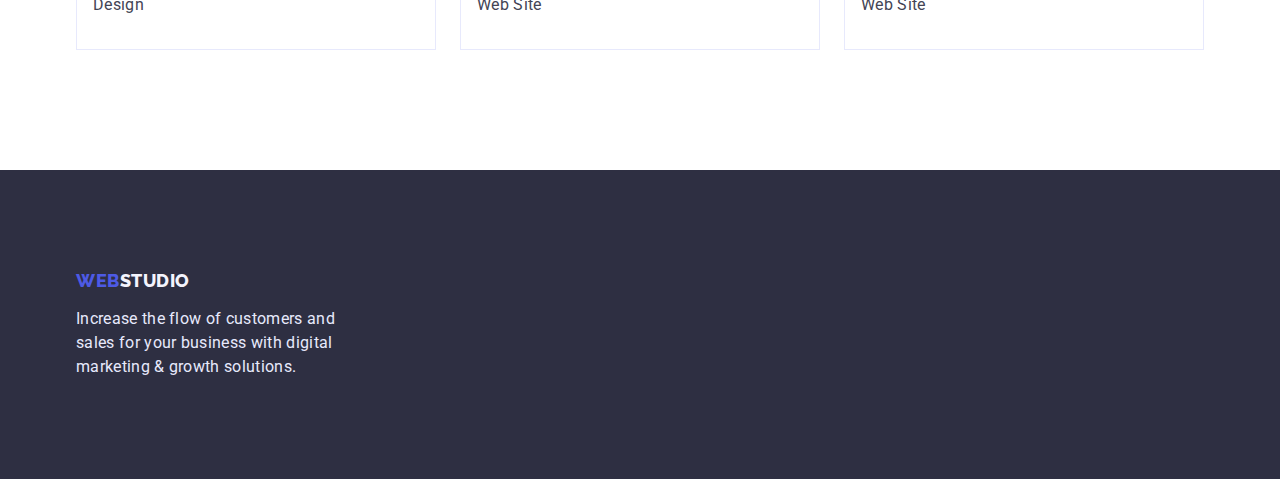
==== commit 5ab2b951: "прибрав зайвий пробіл" ====
--- a/portfolio.html
+++ b/portfolio.html
@@ -18,7 +18,7 @@
       crossorigin="anonymous"
       referrerpolicy="no-referrer"
     />
-    <link rel="stylesheet" href="./css/styles.css" />
+    <link rel="stylesheet" href="./css/styles.css"/>
   </head>
 
   <body>
--- a/css/styles.css
+++ b/css/styles.css
@@ -46,6 +46,12 @@
   padding-left: 0;
 }
 
+img {
+  display: block;
+  max-width: 100%;
+  height: auto;
+}
+
 .container {
   width: 1158px;
   padding-left: 15px;
@@ -172,7 +178,6 @@
   margin-left: auto;
   margin-right: auto;
   text-align: center;
-  min-height: 120px;
   width: 496px;
   margin-bottom: 48px;
 }
@@ -181,13 +186,13 @@
   font-family: inherit;
   font-weight: 500;
   font-size: 16px;
+  padding: 16px 32px;
+  border: none;
   line-height: 1.5;
   letter-spacing: 0.04em;
   color: var(--studio-btn-color);
   background-color: var(--studio-btn-background-color);
   cursor: pointer;
-  width: 169px;
-  height: 56px;
   border-radius: 4px;
   display: block;
   margin-left: auto;
@@ -319,6 +324,7 @@
   gap: 24px;
   margin-bottom: 72px;
   justify-content: center;
+  align-items: center;
 }
 
 .portfolio-item-btn {
@@ -329,6 +335,7 @@
   font-weight: 500;
   font-size: 16px;
   line-height: 1.5;
+  padding: 12px 24px;
   text-align: center;
   letter-spacing: 0.04em;
   color: var(--portfolio-btn-color);
